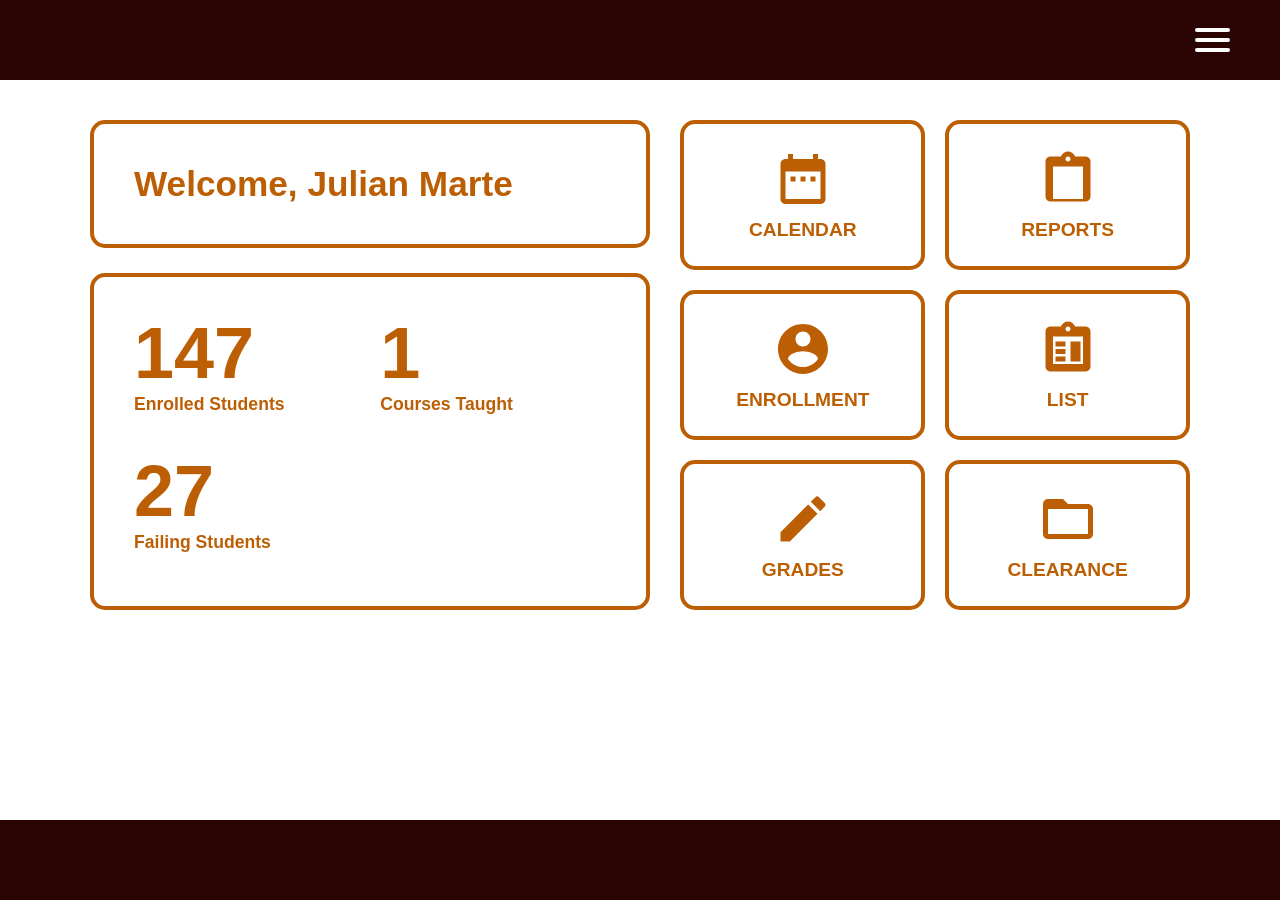
==== dashboard.html @ 1ab57ae5 "Added new files and made updates to existing files for the Student Management System project. The ch" ====
<!DOCTYPE html>
<html lang="en">
<head>
    <meta charset="UTF-8">
    <meta name="viewport" content="width=device-width, initial-scale=1.0">
    <link rel="stylesheet" href="style/styles.css">
    <title>Student Management System - Dashboard</title>
    
</head>
<body class="layout-dashboard">

    <input type="checkbox" id="menu-toggle">

    <header>
        <label for="menu-toggle" class="hamburger-icon">
            <span></span>
            <span></span>
            <span></span>
        </label>
    </header>

    <nav class="dropdown-menu">
        <ul class="menu-list">
            <li><a href="#">Home</a></li>
            <li><a href="#">My Profile</a></li>
            <li><a href="#">Settings</a></li>
            <li><a href="#">Log Out</a></li>
        </ul>
    </nav>

    <main>
        <div class="dashboard-wrapper">
            
            <div class="left-column">
                <a href="#" class="card welcome-card">
                    <h1 class="welcome-title">Welcome, Julian Marte</h1>
                </a>

                <a href="#" class="card stats-card">
                    <div class="stats-grid">
                        <div class="status-block">
                            <div class="status-number">147</div>
                            <div class="status-text">Enrolled Students</div>
                        </div>
                        <div class="status-block">
                            <div class="status-number">1</div>
                            <div class="status-text">Courses Taught</div>
                        </div>
                        <div class="status-block">
                            <div class="status-number">27</div>
                            <div class="status-text">Failing Students</div>
                        </div>
                    </div>
                </a>
            </div>

            <div class="right-column">
                <a href="calendar.html" class="card card-small">
                    <svg class="card-icon" viewBox="0 0 24 24"><path d="M19 4h-1V2h-2v2H8V2H6v2H5c-1.11 0-1.99.9-1.99 2L3 20c0 1.1.89 2 2 2h14c1.1 0 2-.9 2-2V6c0-1.1-.9-2-2-2zM19 20H5V9h14v11zM7 11h2v2H7v-2zm4 0h2v2h-2v-2zm4 0h2v2h-2v-2z"></path></svg>
                    <h2 class="card-title-small">Calendar</h2>
                </a>

                <a href="#" class="card card-small">
                    <svg class="card-icon" viewBox="0 0 24 24"><path d="M19 3h-4.18C14.4 1.84 13.3 1 12 1s-2.4.84-2.82 2H5c-1.1 0-2 .9-2 2v14c0 1.1.9 2 2 2h14c1.1 0 2-.9 2-2V5c0-1.1-.9-2-2-2zm-7 0c.55 0 1 .45 1 1s-.45 1-1 1-1-.45-1-1 .45-1 1-1zm6 17H6V7h12v13z"></path></svg>
                    <h2 class="card-title-small">Reports</h2>
                </a>

                <a href="studentenrollment.html" class="card card-small">
                    <svg class="card-icon" viewBox="0 0 24 24"><path d="M12 2C6.48 2 2 6.48 2 12s4.48 10 10 10 10-4.48 10-10S17.52 2 12 2zm0 3c1.66 0 3 1.34 3 3s-1.34 3-3 3-3-1.34-3-3 1.34-3 3-3zm0 14.2c-2.5 0-4.71-1.28-6-3.22.03-1.99 4-3.08 6-3.08 1.99 0 5.97 1.09 6 3.08-1.29 1.94-3.5 3.22-6 3.22z"></path></svg>
                    <h2 class="card-title-small">Enrollment</h2>
                </a>

                <a href="studentlist.html" class="card card-small">
                    <svg class="card-icon" viewBox="0 0 24 24"><path d="M19 3h-4.18C14.4 1.84 13.3 1 12 1s-2.4.84-2.82 2H5c-1.1 0-2 .9-2 2v14c0 1.1.9 2 2 2h14c1.1 0 2-.9 2-2V5c0-1.1-.9-2-2-2zm-7 0c.55 0 1 .45 1 1s-.45 1-1 1-1-.45-1-1 .45-1 1-1zm6 15H6V7h12v11zm-5-1h4V9h-4v7zM7 9h4v2H7V9zm0 3h4v2H7v-2zm0 3h4v2H7v-2z"></path></svg>
                    <h2 class="card-title-small">List</h2>
                </a>

                <a href="studentgrades.html" class="card card-small">
                    <svg class="card-icon" viewBox="0 0 24 24"><path d="M3 17.25V21h3.75L17.81 9.94l-3.75-3.75L3 17.25zM20.71 7.04c.39-.39.39-1.02 0-1.41l-2.34-2.34a.9959.9959 0 0 0-1.41 0l-1.83 1.83 3.75 3.75 1.83-1.83z"></path></svg>
                    <h2 class="card-title-small">Grades</h2>
                </a>

                <a href="#" class="card card-small">
                    <svg class="card-icon" viewBox="0 0 24 24"><path d="M20 6h-8l-2-2H4c-1.1 0-1.99.9-1.99 2L2 18c0 1.1.9 2 2 2h16c1.1 0 2-.9 2-2V8c0-1.1-.9-2-2-2zm0 12H4V8h16v10z"></path></svg>
                    <h2 class="card-title-small">Clearance</h2>
                </a>
            </div>

        </div>
    </main>

    <footer></footer>

</body>
</html>
---- style/styles.css ----
/* ==========================================================================
   1. GLOBAL VARIABLES & RESET
   ========================================================================== */
:root {
    /* Color Palette */
    --primary-dark: #2B0504;
    --primary-accent: #BC5F04;
    --white: #FFFFFF;
    --page-bg: #FFFFFF; 
    
    /* Grays */
    --hover-gray: #F0F0F0;  /* For dashboard card hovers */
    --line-gray: #E0E0E0;   /* For login placeholder & lines */
    
    /* Dimensions */
    --card-border-radius: 15px;
    --card-border-width: 4px;
    --header-footer-height: 80px;
}

* {
    margin: 0;
    padding: 0;
    box-sizing: border-box;
    font-family: 'Segoe UI', Tahoma, Geneva, Verdana, sans-serif;
}

/* ==========================================================================
   2. PAGE LAYOUT CONTROLLERS (Apply to <body> tag)
   ========================================================================== */

/* --- Login Page Layout --- */
body.layout-login {
    display: flex;
    flex-direction: column;
    min-height: 100vh;
    background-color: var(--page-bg);
}

.layout-login header {
    width: 100%;
    background-color: var(--primary-dark);
    color: var(--white);
    text-align: center;
    padding: 20px 0;
    display: flex;
    justify-content: center;
    align-items: center;
}

.layout-login header h1 {
    font-size: 2.2rem;
    text-transform: uppercase;
    font-weight: bold;
    letter-spacing: 1px;
    margin: 0 15px;
}

.layout-login main {
    flex-grow: 1; 
    display: flex;
    justify-content: center;
    align-items: center;
    padding: 40px 20px;
}

.layout-login footer {
    width: 100%;
    height: 60px; 
    background-color: var(--primary-dark);
}

/* --- Dashboard App Shell Layout --- */
body.layout-dashboard {
    display: flex;
    flex-direction: column;
    height: 100vh; /* Locks window height */
    overflow: hidden; /* Prevents window scrolling */
    background-color: var(--page-bg);
}

.layout-dashboard header {
    flex-shrink: 0; 
    width: 100%;
    height: var(--header-footer-height);
    background-color: var(--primary-dark);
    color: var(--white);
    display: flex;
    justify-content: flex-end; 
    align-items: center;
    padding: 0 40px;
    z-index: 1000;
}

.layout-dashboard main {
    flex-grow: 1; 
    overflow-y: auto; /* Allows only the main area to scroll */
    overflow-x: hidden;
    padding: 40px;
    display: flex;
    justify-content: center;
    align-items: flex-start; 
}

.layout-dashboard footer {
    flex-shrink: 0; 
    width: 100%;
    height: var(--header-footer-height);
    background-color: var(--primary-dark);
    z-index: 1000;
}


/* ==========================================================================
   3. LOGIN PAGE COMPONENTS
   ========================================================================== */
.login-container {
    background-color: var(--white);
    border: var(--card-border-width) solid var(--primary-dark); 
    border-radius: 25px;
    width: 100%;
    max-width: 480px; 
    padding: 50px 40px;
    text-align: center;
    box-shadow: 0 10px 25px rgba(0,0,0,0.1); 
}

.profile-pic-placeholder {
    width: 110px;
    height: 110px;
    background-color: var(--line-gray);
    border-radius: 50%;
    margin: 0 auto 30px;
}

.login-title {
    color: var(--primary-accent); 
    font-size: 2rem;
    font-weight: bold;
    margin-bottom: 20px;
}

.login-container hr {
    border: 0;
    border-top: 2px solid var(--line-gray);
    margin: 25px 0;
}

/* Form Styles */
.login-container form {
    text-align: left;
}

.form-group { margin-bottom: 25px; }

.form-group label {
    display: block;
    color: var(--primary-accent);
    font-weight: bold;
    font-size: 1.1rem;
    margin-bottom: 8px;
}

.form-group input {
    width: 100%;
    padding: 12px 20px;
    border: 3px solid var(--primary-accent);
    border-radius: 30px;
    font-size: 1rem;
    color: var(--primary-accent);
    background-color: var(--white);
    transition: all 0.2s;
}

.form-group input:focus {
    outline: none;
    box-shadow: 0 0 10px rgba(188, 95, 4, 0.4);
    border-color: #A35003;
}

/* Buttons */
.btn {
    display: inline-block;
    text-align: center;
    font-weight: bold;
    font-size: 1rem;
    text-decoration: none;
    background-color: var(--white);
    border: 3px solid var(--primary-accent);
    border-radius: 30px;
    color: var(--primary-accent);
    cursor: pointer;
    transition: all 0.3s;
}

.btn:hover {
    background-color: var(--primary-accent);
    color: var(--white);
}

.btn-primary {
    width: 100%;
    padding: 14px 20px;
    margin-bottom: 20px;
}

.secondary-actions {
    display: flex;
    justify-content: space-between;
    gap: 15px;
}

.btn-secondary {
    flex-grow: 1;
    padding: 10px 15px;
    font-size: 0.95rem;
}


/* ==========================================================================
   4. DASHBOARD COMPONENTS
   ========================================================================== */
.dashboard-wrapper {
    width: 100%;
    max-width: 1100px;
    display: grid;
    grid-template-columns: 1.1fr 1fr; 
    gap: 30px;
}

/* Dashboard Cards Base */
.card {
    background-color: var(--white);
    border: var(--card-border-width) solid var(--primary-accent);
    border-radius: var(--card-border-radius);
    text-decoration: none !important; 
    color: var(--primary-accent) !important; 
    transition: background-color 0.2s, transform 0.1s;
}

.card * { color: var(--primary-accent) !important; }

.card:hover { background-color: var(--hover-gray); transform: translateY(-3px); }
.card:active { transform: translateY(1px); }

/* Dashboard Columns */
.left-column { display: flex; flex-direction: column; gap: 25px; }
.right-column { display: grid; grid-template-columns: repeat(2, 1fr); gap: 20px; }

/* Dashboard Specific Cards */
.welcome-card { padding: 40px; display: flex; align-items: center; }
.welcome-title { font-size: 2.2rem; font-weight: bold; }

.stats-card {
    padding: 40px;
    flex-grow: 1;
    display: flex;
    align-items: flex-start;
}

.stats-grid {
    display: grid;
    grid-template-columns: 1fr 1fr;
    row-gap: 40px;
    column-gap: 20px;
    width: 100%;
}

.status-block { display: flex; flex-direction: column; align-items: flex-start; }
.status-number { font-size: 4.5rem; font-weight: bold; line-height: 1; margin-bottom: 5px; }
.status-text { font-size: 1.1rem; font-weight: bold; }

.card-small {
    display: flex;
    flex-direction: column;
    justify-content: center;
    align-items: center;
    padding: 20px;
    min-height: 150px;
}

.card-icon { width: 60px; height: 60px; fill: var(--primary-accent); margin-bottom: 10px; }
.card-title-small { font-size: 1.2rem; font-weight: bold; text-transform: uppercase; text-align: center; }


/* ==========================================================================
   5. DASHBOARD DROPDOWN MENU
   ========================================================================== */
#menu-toggle { display: none; }

.hamburger-icon {
    cursor: pointer;
    padding: 10px;
    z-index: 2000; 
    position: relative;
}

.hamburger-icon span {
    display: block;
    width: 35px;
    height: 4px;
    margin-bottom: 6px;
    background-color: var(--white);
    border-radius: 2px;
    transition: all 0.3s ease-out;
}

.hamburger-icon span:last-child { margin-bottom: 0; }

.dropdown-menu {
    position: fixed;
    top: var(--header-footer-height); 
    right: 0; 
    width: 320px;
    height: calc(100vh - var(--header-footer-height)); 
    background-color: var(--primary-dark);
    transform: translateX(100%); 
    transition: transform 0.3s ease-out;
    z-index: 1900;
    padding-top: 30px;
}

#menu-toggle:checked ~ .dropdown-menu { transform: translateX(0); }
#menu-toggle:checked ~ .hamburger-icon span:nth-child(1) { transform: translateY(10px) rotate(45deg); }
#menu-toggle:checked ~ .hamburger-icon span:nth-child(2) { opacity: 0; }
#menu-toggle:checked ~ .hamburger-icon span:nth-child(3) { transform: translateY(-10px) rotate(-45deg); }

.menu-list { list-style: none; }
.menu-list li { border-bottom: 1px solid #3B1514; }

.menu-list a {
    display: block;
    padding: 18px 40px;
    text-decoration: none;
    color: var(--white) !important;
    font-size: 1.1rem;
    font-weight: bold;
    transition: background-color 0.2s;
}

.menu-list a:hover { background-color: #410806; }


/* ==========================================================================
   6. MEDIA QUERIES (Responsiveness)
   ========================================================================== */
@media (max-width: 900px) {
    /* Dashboard specific */
    .dashboard-wrapper { grid-template-columns: 1fr; }
    .right-column { grid-template-columns: repeat(3, 1fr); }
}

@media (max-width: 600px) {
    /* Login specific */
    .layout-login header h1 { font-size: 1.6rem; }
    .login-container { padding: 40px 25px; }
    .secondary-actions { flex-direction: column; gap: 10px; }
    .profile-pic-placeholder { width: 90px; height: 90px; }

    /* Dashboard specific */
    .right-column { grid-template-columns: repeat(2, 1fr); }
    .stats-grid { grid-template-columns: 1fr; }
    .dropdown-menu { width: 100%; }
}

/* ==========================================================================
   7. STUDENT LIST PAGE COMPONENTS
   ========================================================================== */

/* Modifier to lock the main page scroll and pass it to the table */
.no-main-scroll main {
    overflow: hidden; /* Stops the main body from scrolling */
    display: flex;
    flex-direction: column;
}

.list-layout-wrapper {
    width: 100%;
    max-width: 1200px;
    height: 100%; /* Forces wrapper to take exact remaining height */
    display: flex;
    flex-direction: column;
    gap: 20px;
}

/* --- Top Actions Bar --- */
.top-actions {
    flex-shrink: 0; /* Prevents this bar from squishing */
    display: flex;
    justify-content: space-between;
    align-items: center;
    padding: 15px 30px;
    cursor: default; /* Overrides the dashboard card hover pointer */
}

.top-actions:hover {
    background-color: var(--white); /* Removes the hover highlight from dashboard cards */
    transform: none;
}

.title-group {
    display: flex;
    align-items: center;
    gap: 20px;
}

.home-icon-link {
    display: flex;
    align-items: center;
}

.home-icon {
    width: 35px;
    height: 35px;
    fill: var(--primary-accent);
    transition: transform 0.2s;
}

.home-icon:hover {
    transform: scale(1.1);
}

.page-title {
    font-size: 2.2rem;
    font-weight: bold;
    color: var(--primary-accent);
}

.action-buttons {
    display: flex;
    gap: 12px;
}

/* Solid Fill Buttons (Pill shape) */
.btn-solid {
    background-color: var(--primary-accent);
    color: var(--white) !important;
    border: none;
    border-radius: 20px;
    padding: 10px 20px;
    font-size: 0.85rem;
    font-weight: bold;
    cursor: pointer;
    transition: background-color 0.2s, transform 0.1s;
}

.btn-solid:hover {
    background-color: #A35003;
    transform: translateY(-2px);
}

.btn-solid:active {
    transform: translateY(1px);
}

/* --- Scrollable Table Area --- */
.table-wrapper {
    flex-grow: 1; /* Takes up all remaining vertical space */
    background-color: var(--white);
    border: var(--card-border-width) solid var(--primary-accent);
    border-radius: var(--card-border-radius);
    overflow-y: auto; /* ENABLES SCROLLING ONLY INSIDE THIS BOX */
    position: relative;
}

.data-table {
    width: 100%;
    border-collapse: collapse;
}

.data-table th, 
.data-table td {
    border: 2px solid var(--primary-accent);
    padding: 15px 20px;
    text-align: left;
    color: var(--primary-accent);
    font-weight: bold;
}

/* Sticky Header Logic */
.data-table th {
    position: sticky;
    top: 0;
    background-color: var(--white);
    z-index: 10;
    box-shadow: 0 2px 0 var(--primary-accent); /* Creates the bottom border for sticky headers */
}

/* Prevent double borders against the wrapper's rounded corners */
.data-table tr:first-child th { border-top: none; }
.data-table tr:last-child td { border-bottom: none; }
.data-table th:first-child, .data-table td:first-child { border-left: none; }
.data-table th:last-child, .data-table td:last-child { border-right: none; }

.icon-col {
    text-align: center !important;
    width: 60px;
}

.edit-icon {
    width: 20px;
    height: 20px;
    fill: var(--primary-accent);
}

/* Force empty rows to have height for demonstration */
.data-table tbody tr {
    height: 50px; 
}

/* --- Responsiveness --- */
@media (max-width: 1000px) {
    .top-actions {
        flex-direction: column;
        gap: 20px;
        align-items: flex-start;
    }
    
    .action-buttons {
        flex-wrap: wrap;
    }
}
/* ==========================================================================
   8. ENROLL STUDENT FORM COMPONENTS
   ========================================================================== */

.enroll-layout-wrapper {
    width: 100%;
    max-width: 1100px; /* Constrains the form to a readable width */
    display: flex;
    flex-direction: column;
    gap: 20px;
}

/* Override default flex-center behavior of .card for forms */
.form-card {
    display: block;
    padding: 40px 50px;
}

.section-title {
    font-size: 2rem;
    font-weight: bold;
    color: var(--primary-accent);
    margin-bottom: 25px;
}

/* Form Layout Grids */
.personal-info-grid {
    display: grid;
    grid-template-columns: 1fr 1fr; /* Splits into two columns */
    column-gap: 60px;
}

.form-column, .admissions-grid {
    display: flex;
    flex-direction: column;
    gap: 15px; /* Spacing between inputs vertically */
}

/* Admissions gets a specific max-width so inputs aren't comically long */
.admissions-grid {
    max-width: 550px; 
}

/* Inline Form Groups (Label on left, input on right) */
.inline-form-group {
    display: flex;
    align-items: center;
}

.inline-form-group label {
    font-size: 0.95rem;
    font-weight: bold;
    color: var(--primary-accent);
    width: 150px; /* Fixed width ensures perfect vertical alignment */
    flex-shrink: 0;
}

/* Specific Input Styling to match the design (rectangular) */
.inline-form-group input {
    flex-grow: 1; /* Input fills remaining space */
    padding: 8px 12px;
    border: 2px solid var(--primary-accent);
    border-radius: 4px; /* Slight rounding, not a full pill shape */
    font-size: 1rem;
    color: var(--primary-accent);
    background-color: var(--white);
    transition: box-shadow 0.2s, border-color 0.2s;
}

.inline-form-group input:focus {
    outline: none;
    box-shadow: 0 0 8px rgba(188, 95, 4, 0.3);
    border-color: #A35003;
}

/* Submit Button Alignment */
.form-submit-container {
    display: flex;
    justify-content: flex-end; /* Pushes button to bottom right */
    margin-top: 40px;
}

.btn-large {
    font-size: 1.1rem;
    padding: 12px 35px;
    border-radius: 12px; /* Matches the rectangular button in your design */
}

/* --- Responsiveness for Forms --- */
@media (max-width: 800px) {
    .personal-info-grid {
        grid-template-columns: 1fr; /* Stack columns on smaller screens */
        row-gap: 15px;
    }
    
    .form-card {
        padding: 30px 20px;
    }
    
    .inline-form-group label {
        width: 120px; /* Shrink label space on mobile */
    }
}

@media (max-width: 500px) {
    .inline-form-group {
        flex-direction: column; /* Stack labels on top of inputs on tiny screens */
        align-items: flex-start;
        gap: 5px;
    }
    
    .inline-form-group label {
        width: 100%;
    }
    
    .inline-form-group input {
        width: 100%;
    }
}

/* ==========================================================================
   9. CALENDAR PAGE COMPONENTS
   ========================================================================== */

.calendar-layout-wrapper {
    width: 100%;
    max-width: 1200px;
    display: flex;
    flex-direction: column;
    gap: 20px;
}

/* Splits the main card into two columns (Calendar vs Reminders) */
.calendar-main-card {
    display: grid;
    grid-template-columns: 1.3fr 1fr; /* Left side slightly wider */
    gap: 40px;
    padding: 30px 40px;
    align-items: stretch; /* Forces both columns to be the same height */
}

/* --- Left Side: Calendar --- */
.calendar-left {
    display: flex;
    flex-direction: column;
}

.calendar-controls {
    display: flex;
    gap: 20px;
    margin-bottom: 25px;
}

.cal-dropdown {
    padding: 8px 15px;
    border: 1px solid var(--line-gray);
    border-radius: 20px;
    font-size: 1.1rem;
    color: var(--primary-dark);
    background-color: var(--white);
    outline: none;
    cursor: pointer;
    box-shadow: 0 2px 5px rgba(0,0,0,0.05);
}

/* CSS Grid for the Calendar Days */
.calendar-grid {
    display: grid;
    grid-template-columns: repeat(7, 1fr); /* 7 equal columns */
    /* Only apply top and left borders to the container to prevent double-thick lines */
    border-top: 2px solid var(--primary-dark);
    border-left: 2px solid var(--primary-dark);
    flex-grow: 1;
}

.cal-header, .cal-cell {
    /* Apply bottom and right borders to the individual cells */
    border-bottom: 2px solid var(--primary-dark);
    border-right: 2px solid var(--primary-dark);
    display: flex;
    justify-content: center;
    align-items: center;
    color: var(--primary-accent) !important;
}

.cal-header {
    padding: 15px 5px;
    font-weight: bold;
    font-size: 0.8rem;
}

.cal-cell {
    min-height: 70px;
    font-weight: bold;
    font-size: 1rem;
    cursor: pointer;
    transition: background-color 0.2s;
}

.cal-cell:hover:not(.empty) {
    background-color: var(--hover-gray);
}

/* --- Right Side: Reminders Box --- */
.calendar-right {
    display: flex;
    flex-direction: column;
}

.reminders-container {
    border: 4px solid var(--primary-accent);
    border-radius: 15px;
    height: 100%;
    min-height: 400px;
    display: flex;
    flex-direction: column;
    align-items: center;
    padding: 25px;
}

.reminders-pill {
    background-color: var(--primary-accent);
    color: var(--white) !important; /* The !important overrides the card text color */
    padding: 10px 40px;
    border-radius: 30px;
    font-size: 2rem;
    font-weight: bold;
    margin-top: 5px;
}

.reminders-content {
    width: 100%;
    margin-top: 20px;
    flex-grow: 1;
}

/* --- Responsiveness for Calendar --- */
@media (max-width: 1000px) {
    .calendar-main-card {
        grid-template-columns: 1fr; /* Stack Calendar and Reminders on top of each other */
        row-gap: 40px;
    }
}

@media (max-width: 600px) {
    .cal-header {
        font-size: 0.6rem; /* Shrink text heavily for mobile phones */
        padding: 10px 2px;
    }
    
    .cal-cell {
        min-height: 50px;
    }
    
    .reminders-pill {
        font-size: 1.5rem;
        padding: 8px 30px;
    }
}
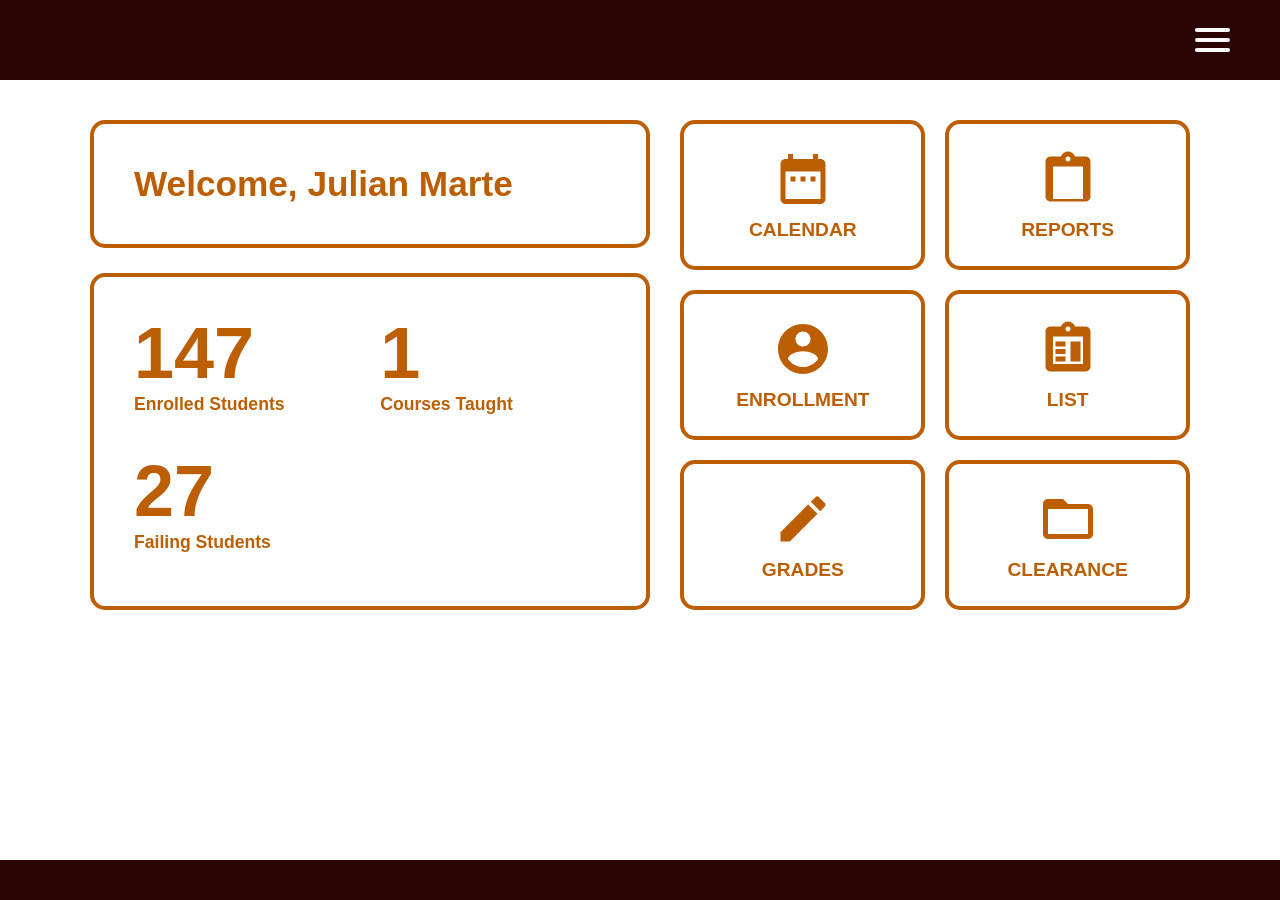
==== commit df59f285: "added reports page and fixed a few visual bugs in grades and student list." ====
--- a/dashboard.html
+++ b/dashboard.html
@@ -24,7 +24,7 @@
             <li><a href="#">Home</a></li>
             <li><a href="#">My Profile</a></li>
             <li><a href="#">Settings</a></li>
-            <li><a href="#">Log Out</a></li>
+            <li><a href="login.html">Log Out</a></li>
         </ul>
     </nav>
 
@@ -36,7 +36,7 @@
                     <h1 class="welcome-title">Welcome, Julian Marte</h1>
                 </a>
 
-                <a href="#" class="card stats-card">
+                <a href="reports.html" class="card stats-card">
                     <div class="stats-grid">
                         <div class="status-block">
                             <div class="status-number">147</div>
@@ -60,7 +60,7 @@
                     <h2 class="card-title-small">Calendar</h2>
                 </a>
 
-                <a href="#" class="card card-small">
+                <a href="reports.html" class="card card-small">
                     <svg class="card-icon" viewBox="0 0 24 24"><path d="M19 3h-4.18C14.4 1.84 13.3 1 12 1s-2.4.84-2.82 2H5c-1.1 0-2 .9-2 2v14c0 1.1.9 2 2 2h14c1.1 0 2-.9 2-2V5c0-1.1-.9-2-2-2zm-7 0c.55 0 1 .45 1 1s-.45 1-1 1-1-.45-1-1 .45-1 1-1zm6 17H6V7h12v13z"></path></svg>
                     <h2 class="card-title-small">Reports</h2>
                 </a>
--- a/style/styles.css
+++ b/style/styles.css
@@ -2,17 +2,12 @@
    1. GLOBAL VARIABLES & RESET
    ========================================================================== */
 :root {
-    /* Color Palette */
     --primary-dark: #2B0504;
     --primary-accent: #BC5F04;
     --white: #FFFFFF;
     --page-bg: #FFFFFF; 
-    
-    /* Grays */
-    --hover-gray: #F0F0F0;  /* For dashboard card hovers */
-    --line-gray: #E0E0E0;   /* For login placeholder & lines */
-    
-    /* Dimensions */
+    --hover-gray: #F0F0F0;
+    --line-gray: #E0E0E0;
     --card-border-radius: 15px;
     --card-border-width: 4px;
     --header-footer-height: 80px;
@@ -26,17 +21,14 @@
 }
 
 /* ==========================================================================
-   2. PAGE LAYOUT CONTROLLERS (Apply to <body> tag)
-   ========================================================================== */
-
-/* --- Login Page Layout --- */
+   2. PAGE LAYOUT CONTROLLERS
+   ========================================================================== */
 body.layout-login {
     display: flex;
     flex-direction: column;
     min-height: 100vh;
     background-color: var(--page-bg);
 }
-
 .layout-login header {
     width: 100%;
     background-color: var(--primary-dark);
@@ -47,38 +39,17 @@
     justify-content: center;
     align-items: center;
 }
-
-.layout-login header h1 {
-    font-size: 2.2rem;
-    text-transform: uppercase;
-    font-weight: bold;
-    letter-spacing: 1px;
-    margin: 0 15px;
-}
-
-.layout-login main {
-    flex-grow: 1; 
-    display: flex;
-    justify-content: center;
-    align-items: center;
-    padding: 40px 20px;
-}
-
-.layout-login footer {
-    width: 100%;
-    height: 60px; 
-    background-color: var(--primary-dark);
-}
-
-/* --- Dashboard App Shell Layout --- */
+.layout-login header h1 { font-size: 2.2rem; text-transform: uppercase; font-weight: bold; letter-spacing: 1px; margin: 0 15px; }
+.layout-login main { flex-grow: 1; display: flex; justify-content: center; align-items: center; padding: 40px 20px; }
+.layout-login footer { width: 100%; height: 60px; background-color: var(--primary-dark); }
+
 body.layout-dashboard {
     display: flex;
     flex-direction: column;
-    height: 100vh; /* Locks window height */
-    overflow: hidden; /* Prevents window scrolling */
+    height: 100vh;
+    overflow: hidden;
     background-color: var(--page-bg);
 }
-
 .layout-dashboard header {
     flex-shrink: 0; 
     width: 100%;
@@ -91,25 +62,22 @@
     padding: 0 40px;
     z-index: 1000;
 }
-
 .layout-dashboard main {
     flex-grow: 1; 
-    overflow-y: auto; /* Allows only the main area to scroll */
+    overflow-y: auto; 
     overflow-x: hidden;
     padding: 40px;
     display: flex;
     justify-content: center;
     align-items: flex-start; 
 }
-
 .layout-dashboard footer {
     flex-shrink: 0; 
     width: 100%;
-    height: var(--header-footer-height);
+    height: 40px; /* Changed from var(--header-footer-height) to a smaller, fixed height */
     background-color: var(--primary-dark);
     z-index: 1000;
 }
-
 
 /* ==========================================================================
    3. LOGIN PAGE COMPONENTS
@@ -124,353 +92,112 @@
     text-align: center;
     box-shadow: 0 10px 25px rgba(0,0,0,0.1); 
 }
-
-.profile-pic-placeholder {
-    width: 110px;
-    height: 110px;
-    background-color: var(--line-gray);
-    border-radius: 50%;
-    margin: 0 auto 30px;
-}
-
-.login-title {
-    color: var(--primary-accent); 
-    font-size: 2rem;
-    font-weight: bold;
-    margin-bottom: 20px;
-}
-
-.login-container hr {
-    border: 0;
-    border-top: 2px solid var(--line-gray);
-    margin: 25px 0;
-}
-
-/* Form Styles */
-.login-container form {
-    text-align: left;
-}
-
+.profile-pic-placeholder { width: 110px; height: 110px; background-color: var(--line-gray); border-radius: 50%; margin: 0 auto 30px; }
+.login-title { color: var(--primary-accent); font-size: 2rem; font-weight: bold; margin-bottom: 20px; }
+.login-container hr { border: 0; border-top: 2px solid var(--line-gray); margin: 25px 0; }
+.login-container form { text-align: left; }
 .form-group { margin-bottom: 25px; }
-
-.form-group label {
-    display: block;
-    color: var(--primary-accent);
-    font-weight: bold;
-    font-size: 1.1rem;
-    margin-bottom: 8px;
-}
-
-.form-group input {
-    width: 100%;
-    padding: 12px 20px;
-    border: 3px solid var(--primary-accent);
-    border-radius: 30px;
-    font-size: 1rem;
-    color: var(--primary-accent);
-    background-color: var(--white);
-    transition: all 0.2s;
-}
-
-.form-group input:focus {
-    outline: none;
-    box-shadow: 0 0 10px rgba(188, 95, 4, 0.4);
-    border-color: #A35003;
-}
-
-/* Buttons */
-.btn {
-    display: inline-block;
-    text-align: center;
-    font-weight: bold;
-    font-size: 1rem;
-    text-decoration: none;
-    background-color: var(--white);
-    border: 3px solid var(--primary-accent);
-    border-radius: 30px;
-    color: var(--primary-accent);
-    cursor: pointer;
-    transition: all 0.3s;
-}
-
-.btn:hover {
-    background-color: var(--primary-accent);
-    color: var(--white);
-}
-
-.btn-primary {
-    width: 100%;
-    padding: 14px 20px;
-    margin-bottom: 20px;
-}
-
-.secondary-actions {
-    display: flex;
-    justify-content: space-between;
-    gap: 15px;
-}
-
-.btn-secondary {
-    flex-grow: 1;
-    padding: 10px 15px;
-    font-size: 0.95rem;
-}
-
+.form-group label { display: block; color: var(--primary-accent); font-weight: bold; font-size: 1.1rem; margin-bottom: 8px; }
+.form-group input { width: 100%; padding: 12px 20px; border: 3px solid var(--primary-accent); border-radius: 30px; font-size: 1rem; color: var(--primary-accent); background-color: var(--white); transition: all 0.2s; }
+.form-group input:focus { outline: none; box-shadow: 0 0 10px rgba(188, 95, 4, 0.4); border-color: #A35003; }
+.btn { display: inline-block; text-align: center; font-weight: bold; font-size: 1rem; text-decoration: none; background-color: var(--white); border: 3px solid var(--primary-accent); border-radius: 30px; color: var(--primary-accent); cursor: pointer; transition: all 0.3s; }
+.btn:hover { background-color: var(--primary-accent); color: var(--white); }
+.btn-primary { width: 100%; padding: 14px 20px; margin-bottom: 20px; }
+.secondary-actions { display: flex; justify-content: space-between; gap: 15px; }
+.btn-secondary { flex-grow: 1; padding: 10px 15px; font-size: 0.95rem; }
 
 /* ==========================================================================
    4. DASHBOARD COMPONENTS
    ========================================================================== */
-.dashboard-wrapper {
-    width: 100%;
-    max-width: 1100px;
-    display: grid;
-    grid-template-columns: 1.1fr 1fr; 
-    gap: 30px;
-}
-
-/* Dashboard Cards Base */
-.card {
-    background-color: var(--white);
-    border: var(--card-border-width) solid var(--primary-accent);
-    border-radius: var(--card-border-radius);
-    text-decoration: none !important; 
-    color: var(--primary-accent) !important; 
-    transition: background-color 0.2s, transform 0.1s;
-}
-
+.dashboard-wrapper { width: 100%; max-width: 1100px; display: grid; grid-template-columns: 1.1fr 1fr; gap: 30px; }
+.card { background-color: var(--white); border: var(--card-border-width) solid var(--primary-accent); border-radius: var(--card-border-radius); text-decoration: none !important; color: var(--primary-accent) !important; transition: background-color 0.2s, transform 0.1s; }
 .card * { color: var(--primary-accent) !important; }
-
 .card:hover { background-color: var(--hover-gray); transform: translateY(-3px); }
 .card:active { transform: translateY(1px); }
-
-/* Dashboard Columns */
 .left-column { display: flex; flex-direction: column; gap: 25px; }
 .right-column { display: grid; grid-template-columns: repeat(2, 1fr); gap: 20px; }
-
-/* Dashboard Specific Cards */
 .welcome-card { padding: 40px; display: flex; align-items: center; }
 .welcome-title { font-size: 2.2rem; font-weight: bold; }
-
-.stats-card {
-    padding: 40px;
-    flex-grow: 1;
-    display: flex;
-    align-items: flex-start;
-}
-
-.stats-grid {
-    display: grid;
-    grid-template-columns: 1fr 1fr;
-    row-gap: 40px;
-    column-gap: 20px;
-    width: 100%;
-}
-
+.stats-card { padding: 40px; flex-grow: 1; display: flex; align-items: flex-start; }
+.stats-grid { display: grid; grid-template-columns: 1fr 1fr; row-gap: 40px; column-gap: 20px; width: 100%; }
 .status-block { display: flex; flex-direction: column; align-items: flex-start; }
 .status-number { font-size: 4.5rem; font-weight: bold; line-height: 1; margin-bottom: 5px; }
 .status-text { font-size: 1.1rem; font-weight: bold; }
-
-.card-small {
-    display: flex;
-    flex-direction: column;
-    justify-content: center;
-    align-items: center;
-    padding: 20px;
-    min-height: 150px;
-}
-
+.card-small { display: flex; flex-direction: column; justify-content: center; align-items: center; padding: 20px; min-height: 150px; }
 .card-icon { width: 60px; height: 60px; fill: var(--primary-accent); margin-bottom: 10px; }
 .card-title-small { font-size: 1.2rem; font-weight: bold; text-transform: uppercase; text-align: center; }
 
-
 /* ==========================================================================
    5. DASHBOARD DROPDOWN MENU
    ========================================================================== */
 #menu-toggle { display: none; }
-
-.hamburger-icon {
-    cursor: pointer;
-    padding: 10px;
-    z-index: 2000; 
-    position: relative;
-}
-
-.hamburger-icon span {
-    display: block;
-    width: 35px;
-    height: 4px;
-    margin-bottom: 6px;
-    background-color: var(--white);
-    border-radius: 2px;
-    transition: all 0.3s ease-out;
-}
-
+.hamburger-icon { cursor: pointer; padding: 10px; z-index: 2000; position: relative; }
+.hamburger-icon span { display: block; width: 35px; height: 4px; margin-bottom: 6px; background-color: var(--white); border-radius: 2px; transition: all 0.3s ease-out; }
 .hamburger-icon span:last-child { margin-bottom: 0; }
-
-.dropdown-menu {
-    position: fixed;
-    top: var(--header-footer-height); 
-    right: 0; 
-    width: 320px;
-    height: calc(100vh - var(--header-footer-height)); 
-    background-color: var(--primary-dark);
-    transform: translateX(100%); 
-    transition: transform 0.3s ease-out;
-    z-index: 1900;
-    padding-top: 30px;
-}
-
+.dropdown-menu { position: fixed; top: var(--header-footer-height); right: 0; width: 320px; height: calc(100vh - var(--header-footer-height)); background-color: var(--primary-dark); transform: translateX(100%); transition: transform 0.3s ease-out; z-index: 1900; padding-top: 30px; }
 #menu-toggle:checked ~ .dropdown-menu { transform: translateX(0); }
 #menu-toggle:checked ~ .hamburger-icon span:nth-child(1) { transform: translateY(10px) rotate(45deg); }
 #menu-toggle:checked ~ .hamburger-icon span:nth-child(2) { opacity: 0; }
 #menu-toggle:checked ~ .hamburger-icon span:nth-child(3) { transform: translateY(-10px) rotate(-45deg); }
-
 .menu-list { list-style: none; }
 .menu-list li { border-bottom: 1px solid #3B1514; }
-
-.menu-list a {
-    display: block;
-    padding: 18px 40px;
-    text-decoration: none;
-    color: var(--white) !important;
-    font-size: 1.1rem;
-    font-weight: bold;
-    transition: background-color 0.2s;
-}
-
+.menu-list a { display: block; padding: 18px 40px; text-decoration: none; color: var(--white) !important; font-size: 1.1rem; font-weight: bold; transition: background-color 0.2s; }
 .menu-list a:hover { background-color: #410806; }
 
-
 /* ==========================================================================
    6. MEDIA QUERIES (Responsiveness)
    ========================================================================== */
 @media (max-width: 900px) {
-    /* Dashboard specific */
     .dashboard-wrapper { grid-template-columns: 1fr; }
     .right-column { grid-template-columns: repeat(3, 1fr); }
 }
-
 @media (max-width: 600px) {
-    /* Login specific */
     .layout-login header h1 { font-size: 1.6rem; }
     .login-container { padding: 40px 25px; }
     .secondary-actions { flex-direction: column; gap: 10px; }
     .profile-pic-placeholder { width: 90px; height: 90px; }
-
-    /* Dashboard specific */
     .right-column { grid-template-columns: repeat(2, 1fr); }
     .stats-grid { grid-template-columns: 1fr; }
     .dropdown-menu { width: 100%; }
 }
 
 /* ==========================================================================
-   7. STUDENT LIST PAGE COMPONENTS
-   ========================================================================== */
-
-/* Modifier to lock the main page scroll and pass it to the table */
-.no-main-scroll main {
-    overflow: hidden; /* Stops the main body from scrolling */
-    display: flex;
-    flex-direction: column;
-}
-
-.list-layout-wrapper {
-    width: 100%;
-    max-width: 1200px;
-    height: 100%; /* Forces wrapper to take exact remaining height */
-    display: flex;
-    flex-direction: column;
-    gap: 20px;
-}
-
-/* --- Top Actions Bar --- */
-.top-actions {
-    flex-shrink: 0; /* Prevents this bar from squishing */
-    display: flex;
-    justify-content: space-between;
-    align-items: center;
-    padding: 15px 30px;
-    cursor: default; /* Overrides the dashboard card hover pointer */
-}
-
-.top-actions:hover {
-    background-color: var(--white); /* Removes the hover highlight from dashboard cards */
-    transform: none;
-}
-
-.title-group {
-    display: flex;
-    align-items: center;
-    gap: 20px;
-}
-
-.home-icon-link {
-    display: flex;
-    align-items: center;
-}
-
-.home-icon {
-    width: 35px;
-    height: 35px;
-    fill: var(--primary-accent);
-    transition: transform 0.2s;
-}
-
-.home-icon:hover {
-    transform: scale(1.1);
-}
-
-.page-title {
-    font-size: 2.2rem;
-    font-weight: bold;
-    color: var(--primary-accent);
-}
-
-.action-buttons {
-    display: flex;
-    gap: 12px;
-}
-
-/* Solid Fill Buttons (Pill shape) */
-.btn-solid {
-    background-color: var(--primary-accent);
-    color: var(--white) !important;
-    border: none;
-    border-radius: 20px;
-    padding: 10px 20px;
-    font-size: 0.85rem;
-    font-weight: bold;
-    cursor: pointer;
-    transition: background-color 0.2s, transform 0.1s;
-}
-
-.btn-solid:hover {
-    background-color: #A35003;
-    transform: translateY(-2px);
-}
-
-.btn-solid:active {
-    transform: translateY(1px);
-}
-
-/* --- Scrollable Table Area --- */
+   7. STUDENT LIST & TABLE COMPONENTS (With Separation Fix)
+   ========================================================================== */
+.no-main-scroll main { overflow: hidden; display: flex; flex-direction: column; }
+.list-layout-wrapper { width: 100%; max-width: 1200px; height: 100%; display: flex; flex-direction: column; gap: 20px; }
+.top-actions { flex-shrink: 0; display: flex; justify-content: space-between; align-items: center; padding: 15px 30px; cursor: default; }
+.top-actions:hover { background-color: var(--white); transform: none; }
+.title-group { display: flex; align-items: center; gap: 20px; }
+.home-icon-link { display: flex; align-items: center; }
+.home-icon { width: 35px; height: 35px; fill: var(--primary-accent); transition: transform 0.2s; }
+.home-icon:hover { transform: scale(1.1); }
+.page-title { font-size: 2.2rem; font-weight: bold; color: var(--primary-accent); }
+.action-buttons { display: flex; gap: 12px; }
+.btn-solid { background-color: var(--primary-accent); color: var(--white) !important; border: none; border-radius: 20px; padding: 10px 20px; font-size: 0.85rem; font-weight: bold; cursor: pointer; transition: background-color 0.2s, transform 0.1s; }
+.btn-solid:hover { background-color: #A35003; transform: translateY(-2px); }
+.btn-solid:active { transform: translateY(1px); }
+
 .table-wrapper {
-    flex-grow: 1; /* Takes up all remaining vertical space */
+    flex-grow: 1; 
     background-color: var(--white);
     border: var(--card-border-width) solid var(--primary-accent);
     border-radius: var(--card-border-radius);
-    overflow-y: auto; /* ENABLES SCROLLING ONLY INSIDE THIS BOX */
+    overflow-y: auto; 
     position: relative;
 }
 
+/* THE FIX: Separate the borders instead of collapsing them */
 .data-table {
     width: 100%;
-    border-collapse: collapse;
+    border-collapse: separate; 
+    border-spacing: 0; 
 }
 
 .data-table th, 
 .data-table td {
-    border: 2px solid var(--primary-accent);
+    border-bottom: 2px solid var(--primary-accent);
+    border-right: 2px solid var(--primary-accent);
     padding: 15px 20px;
     text-align: left;
     color: var(--primary-accent);
@@ -483,299 +210,216 @@
     top: 0;
     background-color: var(--white);
     z-index: 10;
-    box-shadow: 0 2px 0 var(--primary-accent); /* Creates the bottom border for sticky headers */
-}
-
-/* Prevent double borders against the wrapper's rounded corners */
-.data-table tr:first-child th { border-top: none; }
+}
+
+.data-table th:last-child:not(.sub-header), 
+.data-table td:last-child { 
+    border-right: none; 
+}
 .data-table tr:last-child td { border-bottom: none; }
-.data-table th:first-child, .data-table td:first-child { border-left: none; }
-.data-table th:last-child, .data-table td:last-child { border-right: none; }
-
-.icon-col {
-    text-align: center !important;
-    width: 60px;
-}
-
-.edit-icon {
-    width: 20px;
-    height: 20px;
-    fill: var(--primary-accent);
-}
-
-/* Force empty rows to have height for demonstration */
-.data-table tbody tr {
-    height: 50px; 
-}
-
-/* --- Responsiveness --- */
+.icon-col { text-align: center !important; width: 60px; }
+.edit-icon { width: 20px; height: 20px; fill: var(--primary-accent); }
+.data-table tbody tr { height: 50px; }
+
 @media (max-width: 1000px) {
-    .top-actions {
-        flex-direction: column;
-        gap: 20px;
-        align-items: flex-start;
-    }
-    
-    .action-buttons {
-        flex-wrap: wrap;
-    }
-}
+    .top-actions { flex-direction: column; gap: 20px; align-items: flex-start; }
+    .action-buttons { flex-wrap: wrap; }
+}
+
 /* ==========================================================================
    8. ENROLL STUDENT FORM COMPONENTS
    ========================================================================== */
-
-.enroll-layout-wrapper {
-    width: 100%;
-    max-width: 1100px; /* Constrains the form to a readable width */
-    display: flex;
-    flex-direction: column;
+.enroll-layout-wrapper { width: 100%; max-width: 1100px; display: flex; flex-direction: column; gap: 20px; }
+.form-card { display: block; padding: 40px 50px; }
+.section-title { font-size: 2rem; font-weight: bold; color: var(--primary-accent); margin-bottom: 25px; }
+.personal-info-grid { display: grid; grid-template-columns: 1fr 1fr; column-gap: 60px; }
+.form-column, .admissions-grid { display: flex; flex-direction: column; gap: 15px; }
+.admissions-grid { max-width: 550px; }
+.inline-form-group { display: flex; align-items: center; }
+.inline-form-group label { font-size: 0.95rem; font-weight: bold; color: var(--primary-accent); width: 150px; flex-shrink: 0; }
+.inline-form-group input { flex-grow: 1; padding: 8px 12px; border: 2px solid var(--primary-accent); border-radius: 4px; font-size: 1rem; color: var(--primary-accent); background-color: var(--white); transition: box-shadow 0.2s, border-color 0.2s; }
+.inline-form-group input:focus { outline: none; box-shadow: 0 0 8px rgba(188, 95, 4, 0.3); border-color: #A35003; }
+.form-submit-container { display: flex; justify-content: flex-end; margin-top: 40px; }
+.btn-large { font-size: 1.1rem; padding: 12px 35px; border-radius: 12px; }
+
+@media (max-width: 800px) {
+    .personal-info-grid { grid-template-columns: 1fr; row-gap: 15px; }
+    .form-card { padding: 30px 20px; }
+    .inline-form-group label { width: 120px; }
+}
+@media (max-width: 500px) {
+    .inline-form-group { flex-direction: column; align-items: flex-start; gap: 5px; }
+    .inline-form-group label { width: 100%; }
+    .inline-form-group input { width: 100%; }
+}
+
+/* ==========================================================================
+   9. CALENDAR PAGE COMPONENTS
+   ========================================================================== */
+.calendar-layout-wrapper { width: 100%; max-width: 1200px; display: flex; flex-direction: column; gap: 20px; }
+.calendar-main-card { display: grid; grid-template-columns: 1.3fr 1fr; gap: 40px; padding: 30px 40px; align-items: stretch; }
+.calendar-left { display: flex; flex-direction: column; }
+.calendar-controls { display: flex; gap: 20px; margin-bottom: 25px; }
+.cal-dropdown { padding: 8px 15px; border: 1px solid var(--line-gray); border-radius: 20px; font-size: 1.1rem; color: var(--primary-dark); background-color: var(--white); outline: none; cursor: pointer; box-shadow: 0 2px 5px rgba(0,0,0,0.05); }
+.calendar-grid { display: grid; grid-template-columns: repeat(7, 1fr); border-top: 2px solid var(--primary-dark); border-left: 2px solid var(--primary-dark); flex-grow: 1; }
+.cal-header, .cal-cell { border-bottom: 2px solid var(--primary-dark); border-right: 2px solid var(--primary-dark); display: flex; justify-content: center; align-items: center; color: var(--primary-accent) !important; }
+.cal-header { padding: 15px 5px; font-weight: bold; font-size: 0.8rem; }
+.cal-cell { min-height: 70px; font-weight: bold; font-size: 1rem; cursor: pointer; transition: background-color 0.2s; }
+.cal-cell:hover:not(.empty) { background-color: var(--hover-gray); }
+.calendar-right { display: flex; flex-direction: column; }
+.reminders-container { border: 4px solid var(--primary-accent); border-radius: 15px; height: 100%; min-height: 400px; display: flex; flex-direction: column; align-items: center; padding: 25px; }
+
+/* Overrides the card text color so Reminders pill is white */
+.reminders-pill { background-color: var(--primary-accent); color: var(--white) !important; padding: 10px 40px; border-radius: 30px; font-size: 2rem; font-weight: bold; margin-top: 5px; }
+.reminders-content { width: 100%; margin-top: 20px; flex-grow: 1; }
+
+@media (max-width: 1000px) { .calendar-main-card { grid-template-columns: 1fr; row-gap: 40px; } }
+@media (max-width: 600px) {
+    .cal-header { font-size: 0.6rem; padding: 10px 2px; }
+    .cal-cell { min-height: 50px; }
+    .reminders-pill { font-size: 1.5rem; padding: 8px 30px; }
+}
+
+/* ==========================================================================
+   10. DOUBLE-ROW HEADER FIXES (For Grades Page)
+   ========================================================================== */
+.text-center { text-align: center !important; }
+
+/* Lock the exact height of the top row so the browser cannot resize it */
+.data-table thead tr:nth-child(1) th {
+    height: 56px; 
+    box-sizing: border-box;
+}
+
+/* Pin the second row exactly below the first row */
+.data-table thead tr:nth-child(2) th.sub-header {
+    top: 56px; /* Matches the height locked in above */
+    font-size: 0.9rem;
+}
+
+/* ==========================================================================
+   11. REPORTS DASHBOARD COMPONENTS (Inverted Dark Version)
+   ========================================================================== */
+
+.report-layout-wrapper {
+    width: 100%;
+    max-width: 1200px;
+    display: flex;
+    flex-direction: column;
+    gap: 15px;
+}
+
+.reports-grid-container {
+    display: grid;
+    grid-template-columns: 1fr 1.6fr; 
     gap: 20px;
 }
 
-/* Override default flex-center behavior of .card for forms */
-.form-card {
-    display: block;
-    padding: 40px 50px;
-}
-
-.section-title {
-    font-size: 2rem;
-    font-weight: bold;
-    color: var(--primary-accent);
-    margin-bottom: 25px;
-}
-
-/* Form Layout Grids */
-.personal-info-grid {
-    display: grid;
-    grid-template-columns: 1fr 1fr; /* Splits into two columns */
-    column-gap: 60px;
-}
-
-.form-column, .admissions-grid {
-    display: flex;
-    flex-direction: column;
-    gap: 15px; /* Spacing between inputs vertically */
-}
-
-/* Admissions gets a specific max-width so inputs aren't comically long */
-.admissions-grid {
-    max-width: 550px; 
-}
-
-/* Inline Form Groups (Label on left, input on right) */
-.inline-form-group {
-    display: flex;
-    align-items: center;
-}
-
-.inline-form-group label {
-    font-size: 0.95rem;
-    font-weight: bold;
-    color: var(--primary-accent);
-    width: 150px; /* Fixed width ensures perfect vertical alignment */
-    flex-shrink: 0;
-}
-
-/* Specific Input Styling to match the design (rectangular) */
-.inline-form-group input {
-    flex-grow: 1; /* Input fills remaining space */
-    padding: 8px 12px;
-    border: 2px solid var(--primary-accent);
-    border-radius: 4px; /* Slight rounding, not a full pill shape */
-    font-size: 1rem;
-    color: var(--primary-accent);
-    background-color: var(--white);
-    transition: box-shadow 0.2s, border-color 0.2s;
-}
-
-.inline-form-group input:focus {
-    outline: none;
-    box-shadow: 0 0 8px rgba(188, 95, 4, 0.3);
-    border-color: #A35003;
-}
-
-/* Submit Button Alignment */
-.form-submit-container {
-    display: flex;
-    justify-content: flex-end; /* Pushes button to bottom right */
-    margin-top: 40px;
-}
-
-.btn-large {
-    font-size: 1.1rem;
-    padding: 12px 35px;
-    border-radius: 12px; /* Matches the rectangular button in your design */
-}
-
-/* --- Responsiveness for Forms --- */
-@media (max-width: 800px) {
-    .personal-info-grid {
-        grid-template-columns: 1fr; /* Stack columns on smaller screens */
-        row-gap: 15px;
-    }
-    
-    .form-card {
-        padding: 30px 20px;
-    }
-    
-    .inline-form-group label {
-        width: 120px; /* Shrink label space on mobile */
-    }
-}
-
-@media (max-width: 500px) {
-    .inline-form-group {
-        flex-direction: column; /* Stack labels on top of inputs on tiny screens */
-        align-items: flex-start;
-        gap: 5px;
-    }
-    
-    .inline-form-group label {
-        width: 100%;
-    }
-    
-    .inline-form-group input {
-        width: 100%;
-    }
-}
-
-/* ==========================================================================
-   9. CALENDAR PAGE COMPONENTS
-   ========================================================================== */
-
-.calendar-layout-wrapper {
-    width: 100%;
-    max-width: 1200px;
-    display: flex;
-    flex-direction: column;
-    gap: 20px;
-}
-
-/* Splits the main card into two columns (Calendar vs Reminders) */
-.calendar-main-card {
-    display: grid;
-    grid-template-columns: 1.3fr 1fr; /* Left side slightly wider */
-    gap: 40px;
-    padding: 30px 40px;
-    align-items: stretch; /* Forces both columns to be the same height */
-}
-
-/* --- Left Side: Calendar --- */
-.calendar-left {
-    display: flex;
-    flex-direction: column;
-}
-
-.calendar-controls {
-    display: flex;
-    gap: 20px;
-    margin-bottom: 25px;
-}
-
-.cal-dropdown {
-    padding: 8px 15px;
-    border: 1px solid var(--line-gray);
-    border-radius: 20px;
-    font-size: 1.1rem;
-    color: var(--primary-dark);
-    background-color: var(--white);
-    outline: none;
-    cursor: pointer;
-    box-shadow: 0 2px 5px rgba(0,0,0,0.05);
-}
-
-/* CSS Grid for the Calendar Days */
-.calendar-grid {
-    display: grid;
-    grid-template-columns: repeat(7, 1fr); /* 7 equal columns */
-    /* Only apply top and left borders to the container to prevent double-thick lines */
-    border-top: 2px solid var(--primary-dark);
-    border-left: 2px solid var(--primary-dark);
-    flex-grow: 1;
-}
-
-.cal-header, .cal-cell {
-    /* Apply bottom and right borders to the individual cells */
-    border-bottom: 2px solid var(--primary-dark);
-    border-right: 2px solid var(--primary-dark);
+/* --- Left Column: Stats Panel (Now Dark Brown) --- */
+.reports-left-panel {
+    border: var(--card-border-width) solid var(--primary-accent);
+    border-radius: var(--card-border-radius);
+    padding: 25px;
+    background-color: var(--primary-dark); /* MATCHES HEADER */
+    display: flex;
+    flex-direction: column;
+    justify-content: space-between;
+    gap: 15px;
+}
+
+.stat-row {
+    display: flex;
+    gap: 15px;
+    height: 95px; 
+}
+
+.stat-num-box {
+    background-color: #C36006;
+    color: var(--white) !important; /* Force white text for numbers */
+    border-radius: 12px;
     display: flex;
     justify-content: center;
     align-items: center;
-    color: var(--primary-accent) !important;
-}
-
-.cal-header {
-    padding: 15px 5px;
+    font-size: 2.8rem;
     font-weight: bold;
-    font-size: 0.8rem;
-}
-
-.cal-cell {
-    min-height: 70px;
+    flex: 0 0 95px;
+}
+
+.stat-text-box {
+    border: var(--card-border-width) solid var(--primary-accent);
+    border-radius: 12px;
+    background-color: var(--white); /* Keep the text container white */
+    color: #C36006 !important; /* Force the text to stay brown */
+    display: flex;
+    justify-content: center;
+    align-items: center;
+    font-size: 1.6rem;
     font-weight: bold;
-    font-size: 1rem;
-    cursor: pointer;
+    flex-grow: 1;
+}
+
+/* --- Right Column: Details Panel (Now Dark Brown) --- */
+.reports-right-panel {
+    display: flex;
+    flex-direction: column;
+    gap: 20px;
+}
+
+.reports-right-section {
+    border: var(--card-border-width) solid var(--primary-accent);
+    border-radius: var(--card-border-radius);
+    padding: 25px;
+    background-color: var(--primary-dark); /* MATCHES HEADER */
+    display: grid;
+    grid-template-columns: 1fr 1fr;
+    gap: 20px;
+    flex-grow: 1;
+}
+
+.report-detail-card {
+    border: var(--card-border-width) solid var(--primary-accent);
+    border-radius: var(--card-border-radius);
+    background-color: var(--white); /* Keep inner card white */
+    padding: 20px;
+    display: flex;
+    flex-direction: column;
+    justify-content: space-between;
     transition: background-color 0.2s;
 }
 
-.cal-cell:hover:not(.empty) {
+/* Updated hover for the white cards on the dark background */
+.report-detail-card:hover {
     background-color: var(--hover-gray);
 }
 
-/* --- Right Side: Reminders Box --- */
-.calendar-right {
-    display: flex;
-    flex-direction: column;
-}
-
-.reminders-container {
-    border: 4px solid var(--primary-accent);
-    border-radius: 15px;
-    height: 100%;
-    min-height: 400px;
-    display: flex;
-    flex-direction: column;
-    align-items: center;
-    padding: 25px;
-}
-
-.reminders-pill {
-    background-color: var(--primary-accent);
-    color: var(--white) !important; /* The !important overrides the card text color */
-    padding: 10px 40px;
-    border-radius: 30px;
-    font-size: 2rem;
+/* Force colors inside the cards to ignore the dark container's influence */
+.report-detail-card .detail-num,
+.report-detail-card .detail-desc {
+    color: #C36006 !important;
+}
+
+.detail-num {
+    font-size: 2.8rem;
     font-weight: bold;
-    margin-top: 5px;
-}
-
-.reminders-content {
-    width: 100%;
-    margin-top: 20px;
-    flex-grow: 1;
-}
-
-/* --- Responsiveness for Calendar --- */
-@media (max-width: 1000px) {
-    .calendar-main-card {
-        grid-template-columns: 1fr; /* Stack Calendar and Reminders on top of each other */
-        row-gap: 40px;
-    }
-}
-
-@media (max-width: 600px) {
-    .cal-header {
-        font-size: 0.6rem; /* Shrink text heavily for mobile phones */
-        padding: 10px 2px;
-    }
-    
-    .cal-cell {
-        min-height: 50px;
-    }
-    
-    .reminders-pill {
-        font-size: 1.5rem;
-        padding: 8px 30px;
+    line-height: 1;
+    margin-bottom: 5px;
+}
+
+.detail-desc {
+    font-size: 1.1rem;
+    font-weight: bold;
+}
+
+.btn-report {
+    align-self: flex-end;
+    font-size: 0.75rem;
+    padding: 8px 15px;
+    margin-top: 25px;
+}
+
+/* --- Responsiveness --- */
+@media (max-width: 1050px) {
+    .reports-grid-container {
+        grid-template-columns: 1fr;
     }
 }
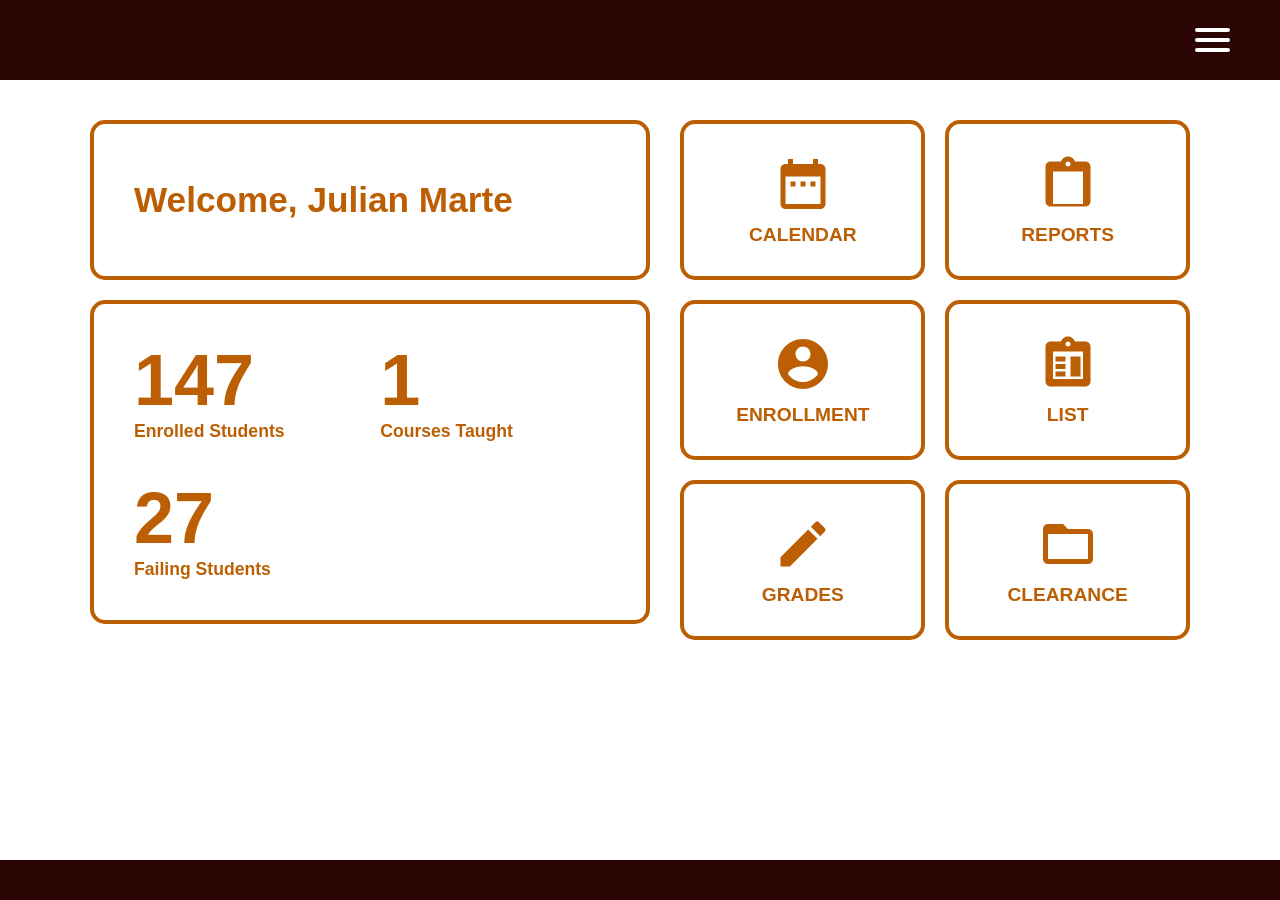
==== commit 91323b56: "Created clearance, complaints, profile, registration, and enrollment history." ====
--- a/dashboard.html
+++ b/dashboard.html
@@ -22,7 +22,7 @@
     <nav class="dropdown-menu">
         <ul class="menu-list">
             <li><a href="#">Home</a></li>
-            <li><a href="#">My Profile</a></li>
+            <li><a href="profile.html">My Profile</a></li>
             <li><a href="#">Settings</a></li>
             <li><a href="login.html">Log Out</a></li>
         </ul>
@@ -32,7 +32,7 @@
         <div class="dashboard-wrapper">
             
             <div class="left-column">
-                <a href="#" class="card welcome-card">
+                <a href="profile.html" class="card welcome-card">
                     <h1 class="welcome-title">Welcome, Julian Marte</h1>
                 </a>
 
@@ -80,7 +80,7 @@
                     <h2 class="card-title-small">Grades</h2>
                 </a>
 
-                <a href="#" class="card card-small">
+                <a href="clearance.html" class="card card-small">
                     <svg class="card-icon" viewBox="0 0 24 24"><path d="M20 6h-8l-2-2H4c-1.1 0-1.99.9-1.99 2L2 18c0 1.1.9 2 2 2h16c1.1 0 2-.9 2-2V8c0-1.1-.9-2-2-2zm0 12H4V8h16v10z"></path></svg>
                     <h2 class="card-title-small">Clearance</h2>
                 </a>
--- a/style/styles.css
+++ b/style/styles.css
@@ -109,24 +109,114 @@
 /* ==========================================================================
    4. DASHBOARD COMPONENTS
    ========================================================================== */
-.dashboard-wrapper { width: 100%; max-width: 1100px; display: grid; grid-template-columns: 1.1fr 1fr; gap: 30px; }
-.card { background-color: var(--white); border: var(--card-border-width) solid var(--primary-accent); border-radius: var(--card-border-radius); text-decoration: none !important; color: var(--primary-accent) !important; transition: background-color 0.2s, transform 0.1s; }
+.dashboard-wrapper { 
+    width: 100%; 
+    max-width: 1100px; 
+    display: grid; 
+    grid-template-columns: 1.1fr 1fr; 
+    gap: 30px; 
+    align-items: start; /* ALIGNMENT FIX: Locks the left and right columns to the absolute top edge */
+}
+
+.card { 
+    background-color: var(--white); 
+    border: var(--card-border-width) solid var(--primary-accent); 
+    border-radius: var(--card-border-radius); 
+    text-decoration: none !important; 
+    color: var(--primary-accent) !important; 
+    transition: background-color 0.2s, transform 0.1s; 
+}
+
 .card * { color: var(--primary-accent) !important; }
-.card:hover { background-color: var(--hover-gray); transform: translateY(-3px); }
-.card:active { transform: translateY(1px); }
-.left-column { display: flex; flex-direction: column; gap: 25px; }
-.right-column { display: grid; grid-template-columns: repeat(2, 1fr); gap: 20px; }
-.welcome-card { padding: 40px; display: flex; align-items: center; }
-.welcome-title { font-size: 2.2rem; font-weight: bold; }
-.stats-card { padding: 40px; flex-grow: 1; display: flex; align-items: flex-start; }
-.stats-grid { display: grid; grid-template-columns: 1fr 1fr; row-gap: 40px; column-gap: 20px; width: 100%; }
-.status-block { display: flex; flex-direction: column; align-items: flex-start; }
-.status-number { font-size: 4.5rem; font-weight: bold; line-height: 1; margin-bottom: 5px; }
-.status-text { font-size: 1.1rem; font-weight: bold; }
-.card-small { display: flex; flex-direction: column; justify-content: center; align-items: center; padding: 20px; min-height: 150px; }
-.card-icon { width: 60px; height: 60px; fill: var(--primary-accent); margin-bottom: 10px; }
-.card-title-small { font-size: 1.2rem; font-weight: bold; text-transform: uppercase; text-align: center; }
-
+
+.card:hover { 
+    background-color: var(--hover-gray); 
+    transform: translateY(-3px); 
+}
+
+.card:active { 
+    transform: translateY(1px); 
+}
+
+.left-column { 
+    display: flex; 
+    flex-direction: column; 
+    gap: 20px; /* ALIGNMENT FIX: Changed from 25px to match the right column's gap */
+}
+
+.right-column { 
+    display: grid; 
+    grid-template-columns: repeat(2, 1fr); 
+    gap: 20px; 
+}
+
+.welcome-card { 
+    padding: 40px; 
+    display: flex; 
+    align-items: center; 
+    height: 160px; /* ALIGNMENT FIX: Locks height so the bottom edge aligns with the small cards */
+}
+
+.welcome-title { 
+    font-size: 2.2rem; 
+    font-weight: bold; 
+}
+
+.stats-card { 
+    padding: 40px; 
+    flex-grow: 1; 
+    display: flex; 
+    align-items: flex-start; 
+}
+
+.stats-grid { 
+    display: grid; 
+    grid-template-columns: 1fr 1fr; 
+    row-gap: 40px; 
+    column-gap: 20px; 
+    width: 100%; 
+}
+
+.status-block { 
+    display: flex; 
+    flex-direction: column; 
+    align-items: flex-start; 
+}
+
+.status-number { 
+    font-size: 4.5rem; 
+    font-weight: bold; 
+    line-height: 1; 
+    margin-bottom: 5px; 
+}
+
+.status-text { 
+    font-size: 1.1rem; 
+    font-weight: bold; 
+}
+
+.card-small { 
+    display: flex; 
+    flex-direction: column; 
+    justify-content: center; 
+    align-items: center; 
+    padding: 20px; 
+    height: 160px; /* ALIGNMENT FIX: Locked height to match the welcome card */
+}
+
+.card-icon { 
+    width: 60px; 
+    height: 60px; 
+    fill: var(--primary-accent); 
+    margin-bottom: 10px; 
+}
+
+.card-title-small { 
+    font-size: 1.2rem; 
+    font-weight: bold; 
+    text-transform: uppercase; 
+    text-align: center; 
+}
 /* ==========================================================================
    5. DASHBOARD DROPDOWN MENU
    ========================================================================== */
@@ -422,4 +512,286 @@
     .reports-grid-container {
         grid-template-columns: 1fr;
     }
+}
+
+/* Update this class to stack the text vertically */
+.detail-text-group {
+    display: flex;
+    flex-direction: column; /* This forces the subtitle to the next line */
+    align-items: flex-start; /* Keeps text left-aligned */
+    gap: 2px; /* Small space between header and subtitle */
+}
+
+/* Update the large text styling */
+.detail-num {
+    font-size: 3rem; /* Adjusted for better hierarchy */
+    font-weight: bold;
+    color: #C36006;
+    line-height: 1.1; /* Tighter line height for headers */
+}
+
+/* Update the subtitle text styling */
+.detail-desc {
+    font-size: 1.1rem;
+    font-weight: bold;
+    color: #C36006;
+    margin-top: -5px; /* Pulls the subtitle closer to the main text */
+}
+
+/* ==========================================================================
+   12. CLEARANCE PAGE COMPONENTS
+   ========================================================================== */
+
+/* Defines the split layout for the table and sidebar */
+.clearance-content-grid {
+    display: grid;
+    grid-template-columns: 2fr 1fr; /* Table is twice as wide as sidebar */
+    gap: 20px;
+    flex-grow: 1; /* Takes up remaining height of the page */
+    min-height: 0; /* Crucial: allows the internal table wrapper to scroll */
+}
+
+/* Right Sidebar container */
+.clearance-sidebar {
+    padding: 30px;
+    display: flex;
+    flex-direction: column;
+    background-color: var(--white);
+    /* Prevents the sidebar from scrolling */
+    overflow: hidden; 
+}
+
+/* --- Status Badges --- */
+.status-badge {
+    display: inline-flex;
+    align-items: center;
+    gap: 6px;
+    padding: 6px 12px;
+    border-radius: 6px;
+    color: var(--white) !important;
+    font-size: 0.85rem;
+    font-weight: bold;
+}
+
+/* Ensures icons inside badges are white */
+.status-badge svg {
+    width: 14px;
+    height: 14px;
+    fill: var(--white);
+}
+
+.badge-cleared {
+    background-color: var(--primary-accent);
+}
+
+.badge-error {
+    background-color: var(--primary-dark);
+}
+
+/* --- Search Input Styling --- */
+.search-input-wrapper {
+    position: relative;
+    width: 100%;
+}
+
+.search-input {
+    width: 100%;
+    padding: 10px 40px 10px 20px; /* Right padding makes room for the icon */
+    border: 2px solid var(--primary-accent);
+    border-radius: 20px;
+    font-size: 0.95rem;
+    color: var(--primary-accent);
+    background-color: var(--white);
+    outline: none;
+    font-weight: bold;
+}
+
+.search-input::placeholder {
+    color: var(--primary-accent);
+    opacity: 0.7;
+}
+
+.search-icon {
+    position: absolute;
+    right: 15px;
+    top: 50%;
+    transform: translateY(-50%);
+    width: 20px;
+    height: 20px;
+    fill: var(--primary-accent);
+}
+
+/* --- Responsiveness --- */
+@media (max-width: 900px) {
+    .clearance-content-grid {
+        /* Stack the sidebar above the table on smaller screens */
+        grid-template-columns: 1fr; 
+        grid-template-rows: auto 1fr;
+    }
+}
+
+/* Individual Card Styling */
+.complaint-card {
+    display: flex;
+    justify-content: space-between;
+    align-items: flex-end; 
+    padding: 20px 30px;
+    cursor: pointer; 
+}
+
+/* ==========================================================================
+   14. COMPLAINTS DESK COMPONENTS
+   ========================================================================== */
+
+.complaints-layout-wrapper {
+    width: 100%;
+    max-width: 1200px;
+    display: flex;
+    flex-direction: column;
+    gap: 20px;
+}
+
+.complaints-list {
+    display: flex;
+    flex-direction: column;
+    gap: 20px;
+    padding-bottom: 20px; 
+}
+
+/* Individual Card Styling */
+.complaint-card {
+    display: flex;
+    justify-content: space-between;
+    align-items: flex-end; /* Locks the button to the bottom right */
+    padding: 20px 30px;
+    cursor: pointer; /* Makes the whole card look clickable */
+}
+
+/* Left side container (Number and Text) */
+.complaint-content-left {
+    display: flex;
+    flex-direction: column;
+    justify-content: flex-end;
+}
+
+/* The giant number styling */
+.complaint-number {
+    font-size: 5.5rem; /* Drastically increased to match your image */
+    font-weight: bold;
+    color: var(--primary-accent);
+    line-height: 0.8; /* Tightly crops the invisible box around the number */
+    margin-bottom: 10px; /* Precise spacing between number and subtext */
+}
+
+/* The sub-text styling */
+.complaint-details {
+    display: flex;
+    flex-direction: column;
+    font-size: 0.95rem; /* Slightly smaller to emphasize the hierarchy */
+    font-weight: bold;
+    color: var(--primary-accent);
+    line-height: 1.3;
+}
+
+/* Specific styling for the resolve button to make it slightly smaller */
+.btn-resolve {
+    padding: 8px 25px;
+    font-size: 0.8rem;
+}
+
+/* --- Responsiveness --- */
+@media (max-width: 600px) {
+    .complaint-card {
+        flex-direction: column;
+        align-items: flex-start;
+        gap: 20px;
+    }
+    
+    .complaint-content-right {
+        align-self: flex-end; 
+    }
+}
+
+/* ==========================================================================
+   15. FACULTY PROFILE PAGE COMPONENTS
+   ========================================================================== */
+
+.my-profile-wrapper {
+    width: 100%;
+    max-width: 1200px;
+    display: flex;
+    flex-direction: column;
+    gap: 20px;
+}
+
+/* 3-Column Grid: Left side, 2px line, Right side */
+.profile-split-card {
+    display: grid;
+    grid-template-columns: 1fr 2px 1fr;
+    gap: 40px;
+    padding: 50px 40px;
+}
+
+/* Disable hover bounce/color shift for this static data card */
+.profile-split-card:hover {
+    background-color: var(--white);
+    transform: none;
+}
+
+/* The vertical divider */
+.profile-line {
+    background-color: var(--primary-accent);
+    width: 100%;
+    height: 100%;
+}
+
+.profile-col {
+    display: flex;
+    flex-direction: column;
+}
+
+.profile-col-title {
+    font-size: 2.5rem;
+    font-weight: bold;
+    color: var(--primary-accent);
+    text-align: center;
+    margin-bottom: 30px;
+}
+
+.profile-square-avatar {
+    width: 150px;
+    height: 150px;
+    background-color: #D9D9D9; /* Light gray placeholder from image */
+    margin: 0 auto 35px auto; /* Centers the box */
+}
+
+/* Constrains text width and centers it under the titles */
+.profile-data-list {
+    display: flex;
+    flex-direction: column;
+    gap: 15px;
+    width: 85%;
+    margin: 0 auto;
+}
+
+.profile-data-item {
+    font-size: 1.05rem;
+    font-weight: bold;
+    color: var(--primary-accent);
+}
+
+/* --- Responsiveness --- */
+@media (max-width: 900px) {
+    .profile-split-card {
+        grid-template-columns: 1fr; /* Stack columns */
+        gap: 60px;
+    }
+    
+    .profile-line {
+        display: none; /* Hide vertical line on mobile */
+    }
+    
+    .profile-col .profile-data-list {
+        margin-top: 0 !important; /* Reset margin on mobile so it doesn't look empty */
+    }
 }
